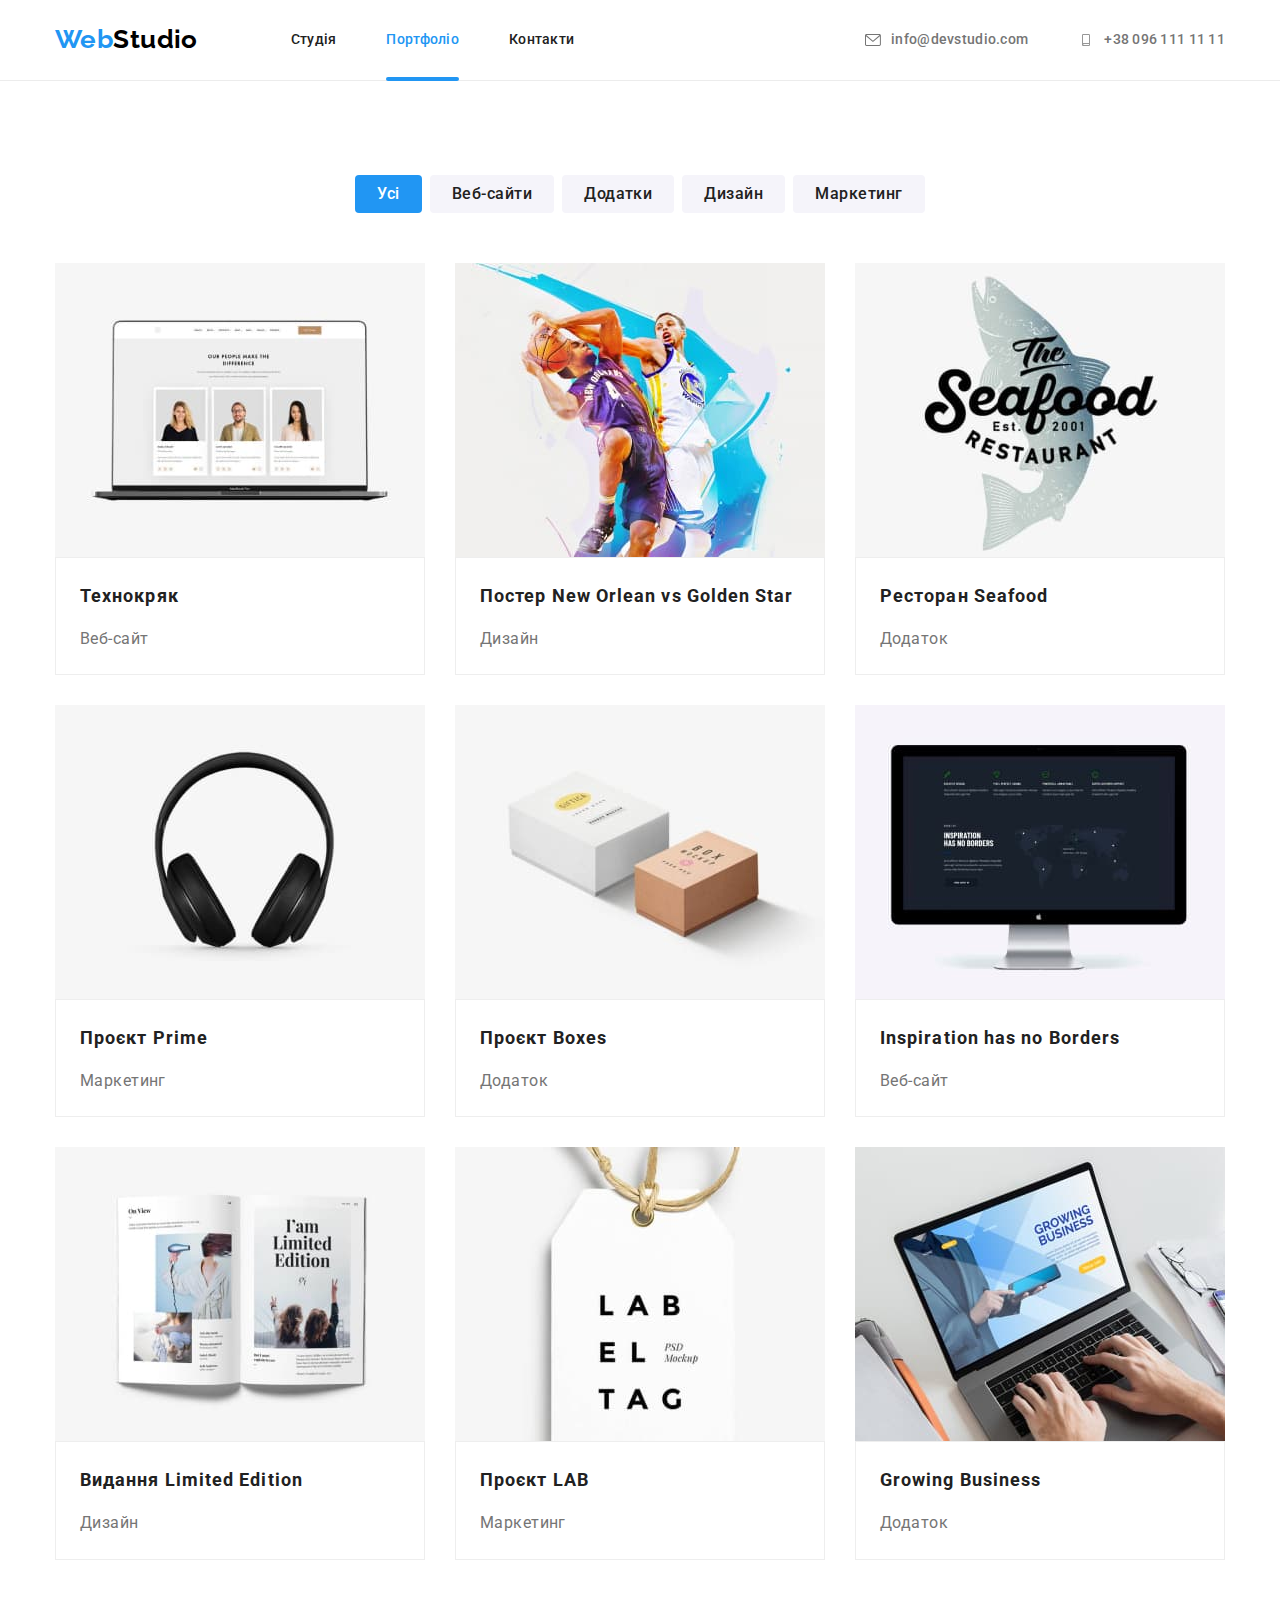
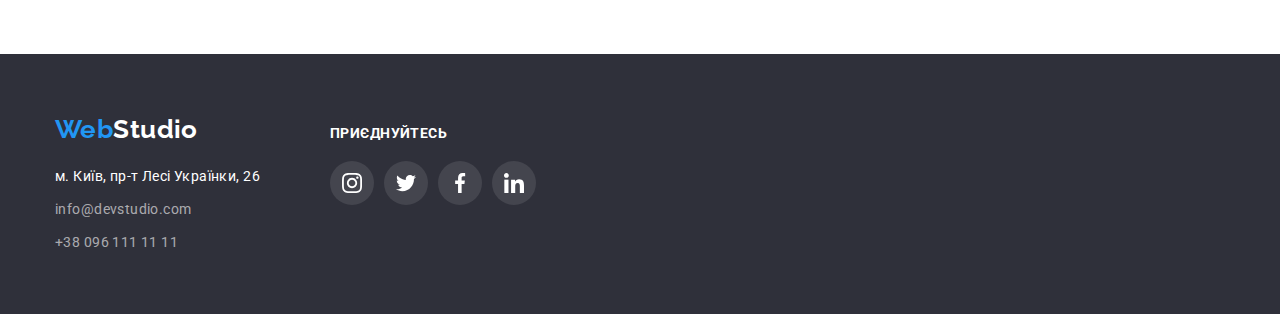
==== portfolio.html @ a52c59d6 "Create portfolio.html" ====
<!DOCTYPE html>
<html lang="uk">
<head>
    <meta charset="UTF-8">
    <meta http-equiv="X-UA-Compatible" content="IE=edge">
    <meta name="viewport" content="width=device-width, initial-scale=1.0">
    <link rel="preconnect" href="https://fonts.googleapis.com">
    <link rel="preconnect" href="https://fonts.gstatic.com" crossorigin>
    <link href="https://fonts.googleapis.com/css2?family=Raleway:wght@700&family=Roboto:wght@400;500;700;900&display=swap"
    rel="stylesheet">
    <link rel="stylesheet" href="https://cdnjs.cloudflare.com/ajax/libs/modern-normalize/1.1.0/modern-normalize.min.css">
    <link rel="stylesheet" href="./css/style.css">
    <title>Портфоліо</title>
    
</head>
<body>
    <!-- Шапка -->
<header class="header">
    <div class="container main-nav">
        <a href="" lang="en" class="logo"><span class="logo-span">Web</span>Studio</a>
        <nav>
            <ul class="site-nav">
                <li class="nav-item">
                    <a href="./index.html" class= "link">Студія</a>
                </li>
                <li class="nav-item">
                    <a href="" class="link current">Портфоліо</a>
                </li>
                <li class="nav-item">
                    <a href="" class="link">Контакти</a>
                </li>
            </ul>
        </nav>
        <ul class="contacts">
            <li class="contacts-item">
                <a href="mailto:info@devstudio.com" class="link">
                    <svg class="icons" width="16" height="12">
                        <use href="./images/icons.svg#icon-envelope"></use>
                    </svg>
                    info@devstudio.com
                </a>
            </li>
            <li class="contacts-item">
                <a href="tel:+380961111111" class="link">
                    <svg class="icons" width="16" height="12">
                        <use href="./images/icons.svg#icon-phone"></use>
                    </svg>
                    +38 096 111 11 11
                 </a>
            </li>
        </ul>
    </div>
</header>
    <!-- Наші проекти -->
<main>
    <section class="section port">
        <!-- <h1>Портфоліо</h1> -->
    <div class="container progect">
        <ul class="port-nav">
            <li class="item">
                <button type="button" class="port button primery">Усі</button>
            </li>
            <li class="item">
                <button type="button" class="port button secondary">Веб-сайти</button>
            </li>
            <li class="item">
                <button type="button" class="port button">Додатки</button>
            </li>
            <li class="item">
                <button type="button" class="port button">Дизайн</button>
            </li>
            <li class="item">
                <button type="button" class="port button">Маркетинг</button>
            </li>
        </ul> 
        <ul class="group">
            <li class="section-group">
                <a href="" class="port-group">
                    <div class="port-group thumb">
                        <img src="./images/project.jpg" alt="Ноутбук" width="370" height="294" class="port-img">
                        <div class="info">
                            <p class="info-text ">
                                Ресурс пропонує комплексні пропозиції з різним рівнем функціоналу та сервісів.
                                Все це дозволить відвідувачу отримати вичерпні відомості про компанію чи приватну особу.
                            </p>
                        </div>
                    </div>
                    <div class="border-group">
                        <h2 class="section-title group">Технокряк</h2>
                        <p class="section-text group">Веб-сайт</p>
                    </div>
                </a>
            </li>
            <li class="section-group">
                <a href="" class="port-group">
                    <div class="port-group thumb">
                        <img src="./images/project1.jpg" alt="Два баскетболіста" width="370" height="294" class="port-img">
                        <div class="info">
                            <p class="info-text ">
                                Ресурс пропонує комплексні пропозиції з різним рівнем функціоналу та сервісів.
                                Все це дозволить відвідувачу отримати вичерпні відомості про компанію чи приватну особу.
                            </p>
                        </div>
                    </div>
                    <div class="border-group">
                        <h2 class="section-title group">Постер New Orlean vs Golden Star</h2>
                        <p class="section-text group">Дизайн</p>
                    </div>
                </a>
            </li>
            <li class="section-group">
                <a href="" class="port-group">
                    <div class="port-group thumb">
                        <img src="./images/project2.jpg" alt="Логотип ресторану" width="370" height="294" class="port-img">
                        <div class="info">
                            <p class="info-text ">
                                Ресурс пропонує комплексні пропозиції з різним рівнем функціоналу та сервісів.
                                Все це дозволить відвідувачу отримати вичерпні відомості про компанію чи приватну особу.
                            </p>
                        </div>
                    </div>
                    <div class="border-group">
                        <h2 class="section-title group">Ресторан Seafood</h2>
                        <p class="section-text group">Додаток</p>
                    </div>
                </a>
            </li>
            <li class="section-group">
                <a href="" class="port-group">
                    <div class="port-group thumb">
                        <img src="./images/project3.jpg" alt="Навушники" width="370" height="294" class="port-img">
                        <div class="info">
                            <p class="info-text ">
                                Ресурс пропонує комплексні пропозиції з різним рівнем функціоналу та сервісів.
                                Все це дозволить відвідувачу отримати вичерпні відомості про компанію чи приватну особу.
                            </p>
                        </div>
                    </div>
                    <div class="border-group">
                        <h2 class="section-title group">Проєкт Prime</h2>
                        <p class="section-text group">Маркетинг</p>
                    </div>
                </a>
            </li>
            <li class="section-group">
                <a href="" class="port-group">
                    <div class="port-group thumb">
                        <img src="./images/project4.jpg" alt="Дві коробки" width="370" height="294" class="port-img">
                        <div class="info">
                            <p class="info-text ">
                                Ресурс пропонує комплексні пропозиції з різним рівнем функціоналу та сервісів.
                                Все це дозволить відвідувачу отримати вичерпні відомості про компанію чи приватну особу.
                            </p>
                        </div>
                    </div>
                    <div class="border-group">
                        <h2 class="section-title group">Проєкт Boxes</h2>
                        <p class="section-text group">Додаток</p>
                    </div>
                </a>
            </li>
            <li class="section-group">
                <a href="" class="port-group">
                    <div class="port-group thumb">
                        <img src="./images/project5.jpg" alt="Монітор" width="370" height="294" class="port-img">
                        <div class="info">
                            <p class="info-text ">
                                Ресурс пропонує комплексні пропозиції з різним рівнем функціоналу та сервісів.
                                Все це дозволить відвідувачу отримати вичерпні відомості про компанію чи приватну особу.
                            </p>
                        </div>
                    </div>
                    <div class="border-group">
                        <h2 class="section-title group">Inspiration has no Borders</h2>
                        <p class="section-text group">Веб-сайт</p>
                    </div>
                </a>
            </li>
            <li class="section-group">
                <a href="" class="port-group">
                    <div class="port-group thumb">
                        <img src="./images/project6.jpg" alt="Відкрита книга" width="370" height="294" class="port-img">
                        <div class="info">
                            <p class="info-text ">
                                Ресурс пропонує комплексні пропозиції з різним рівнем функціоналу та сервісів.
                                Все це дозволить відвідувачу отримати вичерпні відомості про компанію чи приватну особу.
                            </p>
                        </div>
                    </div>
                    <div class="border-group">
                        <h2 class="section-title group">Видання Limited Edition</h2>
                        <p class="section-text group">Дизайн</p>
                    </div>
                </a>
            </li>
            <li class="section-group">
                <a href="" class="port-group">
                    <div class="port-group thumb">  
                        <img src="./images/project7.jpg" alt="Етикетка" width="370" height="294" class="port-img">
                        <div class="info">
                            <p class="info-text ">
                                Ресурс пропонує комплексні пропозиції з різним рівнем функціоналу та сервісів.
                                Все це дозволить відвідувачу отримати вичерпні відомості про компанію чи приватну особу.
                            </p>
                        </div>  
                    </div>
                    <div class="border-group">
                        <h2 class="section-title group">Проєкт LAB</h2>
                        <p class="section-text group">Маркетинг</p>
                    </div>
                </a>
            </li>
            <li class="section-group">
                <a href="" class="port-group">
                    <div class="port-group thumb"> 
                        <img src="./images/project8.jpg" alt="Працюючий ноутбук" width="370" height="294" class="port-img">
                        <div class="info">
                            <p class="info-text ">
                                Ресурс пропонує комплексні пропозиції з різним рівнем функціоналу та сервісів.
                                Все це дозволить відвідувачу отримати вичерпні відомості про компанію чи приватну особу.
                            </p> 
                        </div>
                    </div>
                    <div class="border-group">
                        <h2 class="section-title group">Growing Business</h2>
                        <p class="section-text group">Додаток</p>
                    </div>
                </a>
            </li>
        </ul>
    </div>
</section>
</main>   
<!-- Підвал -->
 <footer class="footer">
    <div class="container main-footer">
        <div class="address">
            <a href="" lang="en" class="logo"><span class="logo-span">Web</span>Studio</a>
            <address>
                <ul class="footer-list">
                    <li class="item">
                        <a href="https://goo.gl/maps/m64y1JkBQXQQ6rqV6" target="_blank" class="link adr">
                            м. Київ, пр-т Лесі Українки, 26
                        </a>
                    </li>
                    <li class="item">
                        <a href="mailto:info@devstudio.com" class="link">info@devstudio.com</a>
                    </li>
                    <li class="item">
                        <a href="tel:+380961111111" class="link">+38 096 111 11 11</a>
                    </li>
                </ul>
            </address>
        </div>
        <div class="join">
            <p class="title">Приєднуйтесь</p>
            <ul class="social links">
                <li class="links">
                    <a href="https://instagram.com" class="logo-links" aria-label="Instagram link">
                        <svg class="link icon" width="20" height="20">
                            <use href="./images/icons.svg#icon-instagram"></use>
                        </svg>
                    </a>
                </li>
                <li class="links">
                    <a href="https://twitter.com" class="logo-links" aria-label="Twitter link">
                        <svg class="link icon" width="20" height="20">
                            <use href="./images/icons.svg#icon-twitter"></use>
                        </svg>
                    </a>
                </li>
                <li class="links">
                    <a href="https://facebook.com" class="logo-links" aria-label="Facebook link">
                        <svg class="link icon" width="20" height="20">
                            <use href="./images/icons.svg#icon-facebook"></use>
                        </svg>
                    </a>
                </li>
                <li class="links">
                    <a href="https://linkedln.com" class="logo-links" aria-label="Linkedln link">
                        <svg class="link icon" width="20" height="20">   
                            <use href="./images/icons.svg#icon-linkedin"></use>
                        </svg>
                    </a>
                </li>
            </ul>
        </div>
    </div>
</footer>
</body>
</html>
---- css/style.css ----
:root {
    --primery-text-color: #212121;
    --text-color: #757575;
    --accent-color: #2196F3;
    --white-color: #ffffff;
    --black-color: #000000;
    --button-accent-color: #188CE8;
    --background-color-first:  #F5F4FA;
    --header-color-line: #ECECEC;
    --background-color-footer: #2F303A;
    --border-color-portfolio: #EEEEEE;
    --color-icon: #AFB1B8;
}

body {
    background-color: var(--white-color);
    color: var(--primery-text-color);
    font-family: 'Roboto', sans-serif;
    letter-spacing: 0.03em;
    font-size: 14px;
    font-style: normal;
}

ul {
    padding: 0;
    margin: 0;
    list-style: none;
}

.link {    
    text-decoration: none;

    transition: color 250ms cubic-bezier(0.4, 0, 0.2, 1);
}

.container {
    padding-left: 15px;
    padding-right: 15px;
    margin: 0 auto;

    width: 1200px;
}

/* Шапка */
.header {
    border-bottom: 1px solid var(--header-color-line);
}

.main-nav {
    display: flex;
    align-items: center;
}

/* Logo */
.logo {
    font-weight: 700;
    font-size: 26px;
    line-height: 1.2;
    text-decoration: none;
    font-family: 'Raleway', sans-serif;

    transition: color 250ms cubic-bezier(0.4, 0, 0.2, 1);
}

.header .logo {
    color: var(--black-color);
}

.logo-span {
     color: var(--accent-color);
}

.logo:hover,
.logo:focus {
    color: var(--accent-color);
}

/* Навігація, контакти */
.site-nav {
    display: flex;
    margin-left: 93px;
}

.contacts {
    display: flex;
    margin-left: auto;
}

.site-nav .nav-item + .nav-item,
.contacts .contacts-item + .contacts-item {
    margin-left: 50px;
}

/* Другий варіант відступу
.site-nav .nav-item:not(:last-child) {
    margin-right: 50px;
} */

.site-nav .link,
.contacts .link {
    padding-top: 32px;
    padding-bottom: 32px;

    font-weight: 500;
    font-size: 14px;
    line-height: 1.14;
    letter-spacing: 0.02em;
}

.site-nav .link {
    display: block;  
    position: relative;   
    color: var(--primery-text-color);
}

.site-nav .link:hover,
.site-nav .link:focus {
    color: var(--accent-color);
}

.contacts .link {
    display: block;
    color: var(--text-color);
}

.site-nav .link.current {
    color: var(--accent-color);
}

.site-nav .link.current::after {
    content: "";
    position: absolute;
    display: block;

    width: 100%;
    height: 4px;
    bottom: -1px;
    border-radius: 2px;
    background-color: var(--accent-color);
}

/* Icons */
.contacts .link{
    display: flex;
    align-items: center;

    fill: var(--text-color);

    transition: fill 250ms cubic-bezier(0.4, 0, 0.2, 1);
}

.icons {    
    margin-right: 10px;
}

.contacts .link:hover,
.contacts .link:focus {
    fill: var(--accent-color);
}
 
/* Герой */
.hero {
    text-align: center;
    padding-top: 200px;
    padding-bottom: 200px;
    margin-left: auto;
    margin-right: auto;
    max-width: 1600px;

    letter-spacing: 0.06em;
    color: var(--white-color);
    background-color: var(--background-color-footer);
    background-image: linear-gradient(rgba(47, 48, 58, 0.4), 
    rgba(47, 48, 58, 0.4)), url(../images/hero.jpg);
}

.hero-title {
    margin: 0 auto 30px;

    width: 696px;
    font-weight: 900;
    font-size: 44px;
    line-height: 1.36;
    text-transform: uppercase;
}

/* Кнопка */
 .hero.button {
    padding: 7px 32px 13px 32px;

    font-family: inherit;
    font-weight: 700;
    font-size: 16px;
    line-height: 1.88;
    letter-spacing: 0.03em;
    background-color: var(--accent-color);
    
    border-radius: 4px;
    border-style: none;
    box-shadow: 0px 4px 4px rgba(0, 0, 0, 0.15);
    background-image: none;

    transition: background-color 250ms cubic-bezier(0.4, 0, 0.2, 1);
}

.hero.button:hover,
.hero.button:focus {
    color:var(--white-color);
    background-color: var(--button-accent-color);
    cursor: pointer;
}

/* Модальне вікно */
.backdrop {
    position: fixed;
    top: 0;
    left: 0;
    width: 100%;
    height: 100%;

    background: rgba(0, 0, 0, 0.2);
    
}

.modal {
    position: absolute;
    top: 50%;
    left: 50%;
    transform: translate(-50%, -50%);

    min-width: 528px;
    min-height: 581px;
    
    
    background-color: var(--white-color);
    box-shadow: 0px 1px 3px rgba(0, 0, 0, 0.12),
    0px 1px 1px rgba(0, 0, 0, 0.14), 0px 2px 1px rgba(0, 0, 0, 0.2);
    border-radius: 4px;
}

.backdrop.is-hidden {
    opacity: 0;
    pointer-events: none;
}
.close {
    position: absolute;
    top: 8px;
    right: 8px;
    
    min-width: 30px;
    min-height: 30px;
    border-style: none; 
    border-color: 1px solid rgba(0, 0, 0, 0.1);
    border-radius: 50%;
    background-color: inherit;
    background-image: url(../images/close.svg);
    background-repeat: no-repeat;
    background-position: center;
    cursor: pointer;
}

/* .mdl.button::before {
    content: "+";
    color: var(--black-color);
    width: 18px;
    height: 18px;
    transform: rotate(45deg); */


/* Особливості */
 .section.features {
    padding-top: 94px;
    padding-bottom: 94px;     
} 

.features-list {
    display: flex;
}

.features-list .item + .item {
    margin-left: 30px;
}

.features-list .item{
    width: 270px;
}

/* before */
.features-list .item::before {
    display: block;
    content:"";
    height: 120px;
    margin-bottom: 30px;
    background-size: auto;
    background-repeat: no-repeat;
    background-position: center;
    background-color: var(--background-color-first);
}

.antenna::before {
    background-image: url(../images/antenna.svg);
}

.clock::before {
    background-image: url(../images/clock.svg);
}

.diagram::before {
    background-image: url(../images/diagram.svg);
}

.astronaut::before {
    background-image: url(../images/astronaut.svg);
}


.section-title {
    margin-top: 0;
    margin-bottom: 10px;
    text-align: center;

    font-weight: 700;
    font-size: 36px;
    line-height: 1.17;
}

.features .section-title {
    text-align: start;

    font-size: 14px;
    line-height: 1.14;
    text-transform: uppercase;
}

.section-text {
    margin-top: 0;
    margin-bottom: 0;

    font-weight: 400;
    font-size: 14px;
    line-height: 1.7;
    color: var(--text-color);
}

/* Чим ми займаємося? */
.section.work {
    margin-bottom: 94px;
}

.work-list {
    display: flex;
}

.work-list .work-item + .work-item {
    margin-left: 30px;
}
 
.work .section-title {
    margin-bottom: 50px;
}   

.work-item {
    position: relative;
}

.work-item>img {
    display: block;
}

.work-item .section-text {
    display: block;
    position: absolute;
    bottom: 0;
    width: 370px;
    height: 70px;
    font-weight: 700;
    text-transform: uppercase;
    text-align: center;
    text-decoration: none;
    padding: 27px 0;
    color: var(--white-color);
    background: rgba(47, 48, 58, 0.8);
}

/* Наша команда */
.section.team {
    background-color: var(--background-color-first);
}

.main-team>.section-title {
    padding-top: 94px;
    margin-bottom: 50px;
}

.team-content {
    display: flex;
    padding-bottom: 94px;
}

.card {
    background-color: var(--white-color);
    box-shadow: 0px 1px 3px rgba(0, 0, 0, 0.12), 0px 1px 1px rgba(0, 0, 0, 0.14), 0px 2px 1px rgba(0, 0, 0, 0.2);
    border-radius: 0px 0px 4px 4px;
}

.team-content .card + .card {
    margin-left: 30px;
}

.signature {
    padding: 30px 32px;
}

.section-title.name {
    text-align: center;

    font-weight: 500;
    font-size: 16px;
    line-height: 1.19;
}

.team .section-text {
    text-align: center;
    margin-bottom: 16px;

    font-size: 16px;
    line-height: 1.19;
}

 /* соціальні мережі */

.social.links {
    display: flex;
    align-items: center;
    
    height: 44px;
    width: 206px;
}

.social.links>li:not(:last-child) {
    margin-right: 10px;
}

.social.links .logo-links {
    display: flex;
    align-items: center;
    justify-content: center;
    background-repeat: no-repeat;
    background-position: center;

    width: 44px;
    height: 44px;
    border-radius: 50%;
    background-size: 20px;

    transition: background-color 250ms cubic-bezier(0.4, 0, 0.2, 1);
}

.social.links .link-icon {
    display: inline-block;
    fill: var(--color-icon);
}

.social.links .logo-links:hover,
.social.links .logo-links:focus {
    background-color: var(--accent-color);
}

.social.links .logo-links:hover>.link-icon, 
.social.links .logo-links:focus>.link-icon {
    fill: var(--white-color);

    transition: fill 250ms cubic-bezier(0.4, 0, 0.2, 1);
}  
 

/* Наші клієнти */
.clients .container {
    padding-top: 94px;
    padding-bottom: 94px;
}

.clients .section-title {
    margin-bottom: 50px;
    
}
.clients-list {
    display: flex;
}

.clients-list .clients-item + .clients-item {
    margin-left: 30px;
}

.clients-list .clients-logo{
    display: inline-block;
    fill: var(--color-icon);
}

.clients-link {
    display: flex;
    align-items: center;
    justify-content: center;

    width: 170px;
    height: 92px;
    border: 1px solid var(--color-icon);
    border-radius: 4px;  

    /* transition: fill 250ms cubic-bezier(0.4, 0, 0.2, 1),
    border-color 250ms cubic-bezier(0.4, 0, 0.2, 1); */
}

.clients-link:hover,
.clients-link:focus {
    fill: var(--accent-color);
    border-color: var(--accent-color);

    transition: border 250ms cubic-bezier(0.4, 0, 0.2, 1);
}

.clients-link:hover>.clients-logo,
.clients-link:focus>.clients-logo{
    fill: var(--accent-color);

    transition: fill 250ms cubic-bezier(0.4, 0, 0.2, 1);
}


/* Підвал */
.main-footer {
    display: flex;
    align-items: baseline;
}

.footer {
    padding-top: 60px;
    padding-bottom: 60px;

    background-color: var(--background-color-footer);
}

.footer-list {
    margin-top: 20px;
}

.footer-list .item:not(:last-child) {
    margin-bottom: 9px;
}

.logo {
    color: var(--white-color);
}

.footer .link {
    font-style: normal;
    line-height: 1.7;
    color: rgba(255, 255, 255, 0.6);
}

.link.adr {
    color: var(--white-color);
}

.link:hover,
.link:focus {
    color: var(--accent-color);
}

/* Приєднуйтесь */

.main-footer .join {
    display: flex;
    flex-direction: column;
    
    width: 206px;
    min-height: 80px;
    margin-left: 70px;
}

.title {
    text-align: left;
    margin-top: 0;
    margin-bottom: 20px;
    
    font-weight: 700;
    text-transform: uppercase;
    color: var(--white-color);
}

.join .logo-links {
    display: inline-block;
    border-radius: 50%;
    background: rgba(255, 255, 255, 0.1);
}

.logo-links>.link.icon {
    fill: var(--white-color);
}

.join .logo-links:hover,
.join .logo-links:focus {
    background-color: var(--accent-color);
}



/* /////////////////////////////////// */

 /* Портфоліо */

.section.port {
    padding-top: 94px;
    padding-bottom: 94px;
}

 /* port-nav */
.container.progect .port-nav {
    margin-bottom: 50px;    
}

.port-nav {
    display: flex;
    justify-content: center;
}

.port-nav .item + .item {
    margin-left: 8px;
}
 
.port.button {
    padding: 6px 22px;
    text-align: center;

    font-family: inherit;
    font-weight: 500;
    font-size: 16px;
    line-height: 1.6;
    letter-spacing: 0.03em;
    color: var(--primery-text-color);
    background-color: var(--background-color-first);
    
    border-radius: 4px;
    border-style: inherit;

    transition: color 250ms cubic-bezier(0.4, 0, 0.2, 1),
     background-color 250ms cubic-bezier(0.4, 0, 0.2, 1),
     box-shadow 250ms cubic-bezier(0.4, 0, 0.2, 1);
}

.port.button.primery {
    color: var(--white-color);
    background-color: #2196F3;
}

.port.button:hover,
.port.button:focus {
    color: var(--white-color);
    background-color: var(--accent-color);
    box-shadow: 0px 3px 1px rgba(0, 0, 0, 0.1),
    0px 1px 2px rgba(0, 0, 0, 0.08), 0px 2px 2px rgba(0, 0, 0, 0.12);
    cursor: pointer;
}

/*  group */
.group {
    display: flex;
    flex-wrap: wrap;
    gap: 30px;
}

.port-group {
    display: block;
    text-decoration: none;
    width: 370px;

    transition: box-shadow 250ms cubic-bezier(0.4, 0, 0.2, 1);
 }

.port-group:hover {
    box-shadow: 0px 1px 1px rgba(0, 0, 0, 0.12), 
    0px 4px 4px rgba(0, 0, 0, 0.06), 
    1px 4px 6px rgba(0, 0, 0, 0.16);
}

.border-group{
    padding: 20px 24px;
    background: var(--white-color);
    border: 1px solid var(--border-color-portfolio);
}

.port {
    margin-top: 0;
    margin-bottom: 0;
    padding-left: 0;
} 

.port-img {
    display: block;
} 


.section-title.group {
    padding-top: 0;
    font-weight: 700;
    font-size: 18px;
    line-height: 2;
    letter-spacing: 0.06em;
    color: var(--primery-text-color);
}

/* Спливаюче вікно */
.port-group.thumb {
    position: relative;
    overflow: hidden;
}

.info {
    position: absolute;
    top: 0;
    /* left: 0; */
    /* width: 100%; */
    /* height: 100%; */
    
    padding: 63px 24px;
    background: rgba(33, 150, 243, 0.9);

    transform: translateY(100%);
    transition: transform 250ms cubic-bezier(0.4, 0, 0.2, 1);
}

.info-text {
    width: 322px;
    font-weight: 400;
    font-size: 16px;
    line-height: 1.88;
    text-align: left;
    color: var(--white-color);
}

.port-group:hover .info,
.port-group:focus .info {
    transform: translateY(0);
}

.section-text.group {
    font-size: 16px;
    line-height: 1.9;
}
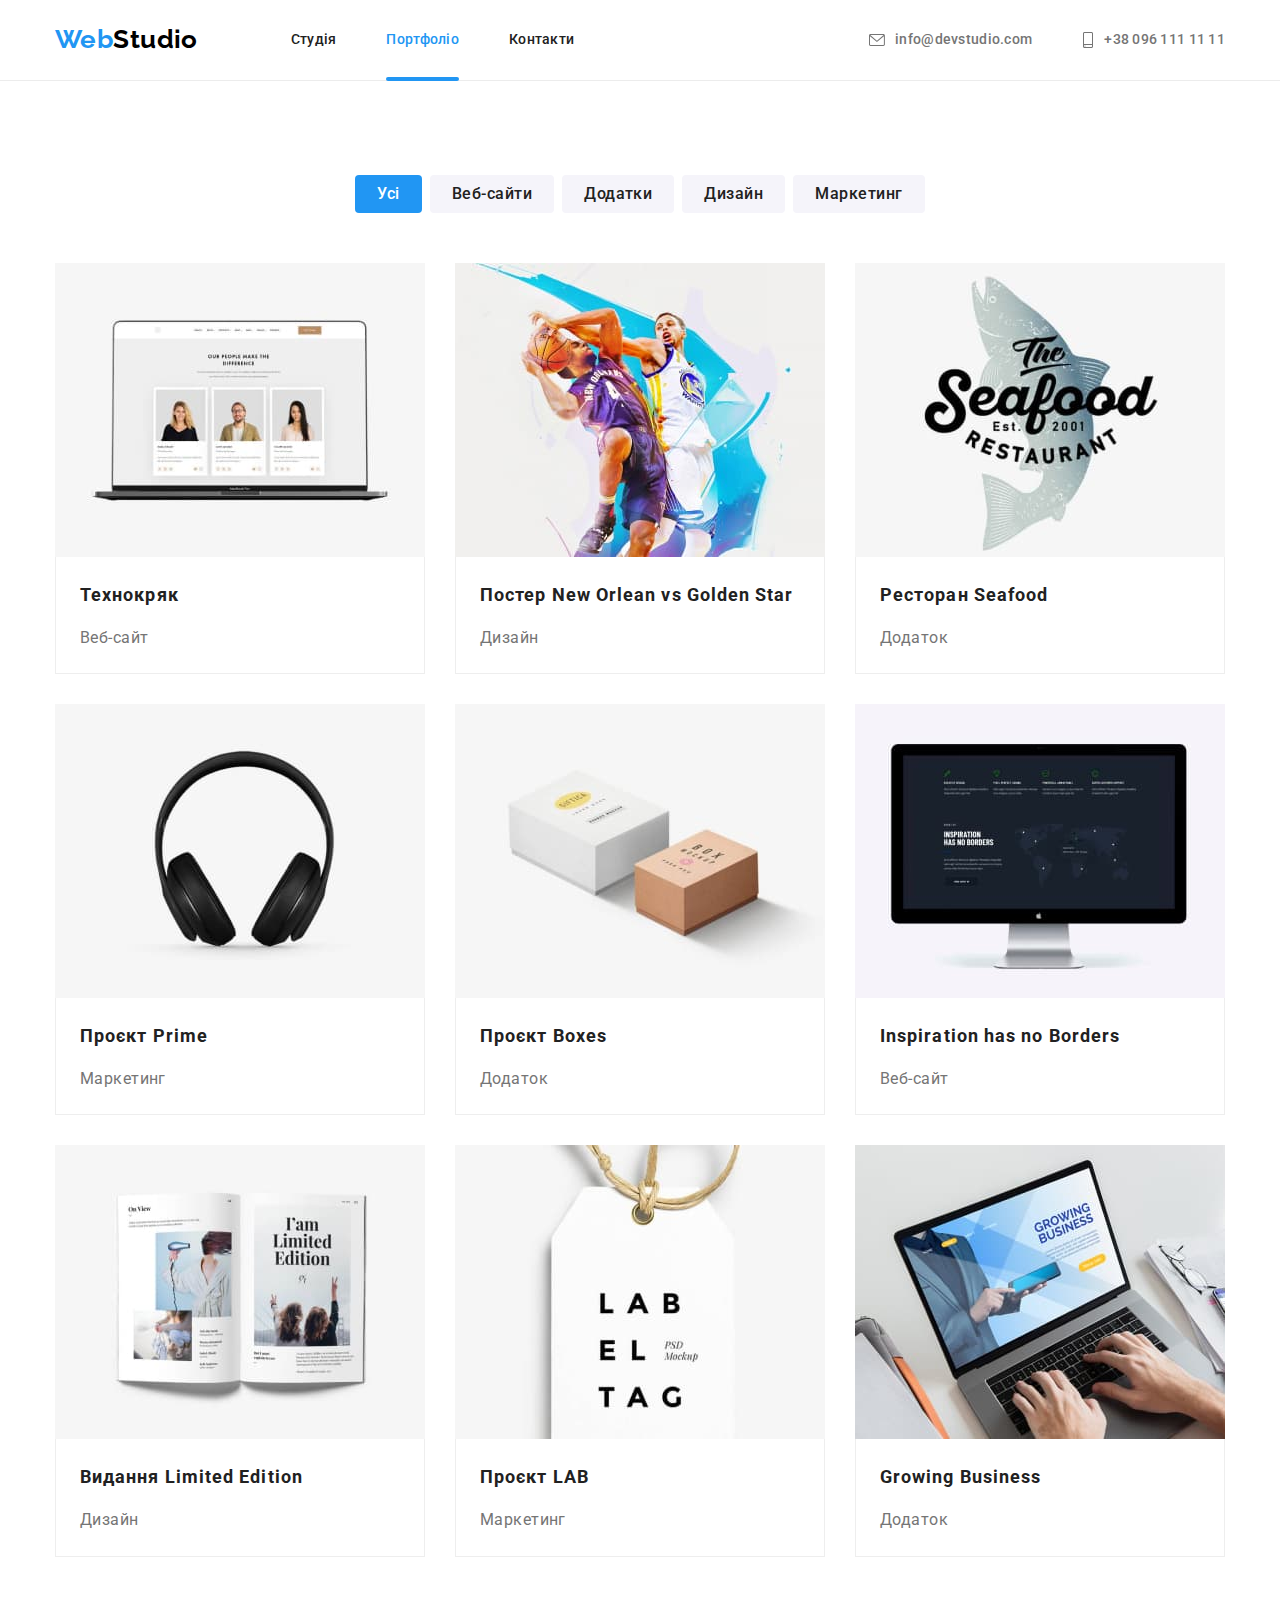
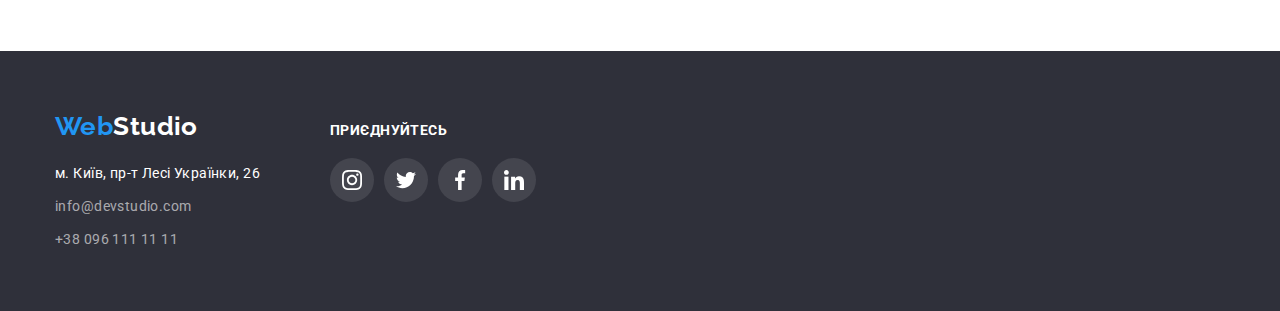
==== commit bf772d34: "Update portfolio.html" ====
--- a/portfolio.html
+++ b/portfolio.html
@@ -42,7 +42,7 @@
             </li>
             <li class="contacts-item">
                 <a href="tel:+380961111111" class="link">
-                    <svg class="icons" width="16" height="12">
+                    <svg class="icons" width="12" height="16">
                         <use href="./images/icons.svg#icon-phone"></use>
                     </svg>
                     +38 096 111 11 11
--- a/css/style.css
+++ b/css/style.css
@@ -53,6 +53,9 @@
 
 /* Logo */
 .logo {
+    padding-top: 24px;
+    padding-bottom: 24px;
+
     font-weight: 700;
     font-size: 26px;
     line-height: 1.2;
@@ -227,7 +230,7 @@
     top: 50%;
     left: 50%;
     transform: translate(-50%, -50%);
-
+    
     min-width: 528px;
     min-height: 581px;
     
@@ -236,12 +239,16 @@
     box-shadow: 0px 1px 3px rgba(0, 0, 0, 0.12),
     0px 1px 1px rgba(0, 0, 0, 0.14), 0px 2px 1px rgba(0, 0, 0, 0.2);
     border-radius: 4px;
+
+    
+    transition: box-shadow 250ms cubic-bezier(0.4, 0, 0.2, 1);
 }
 
 .backdrop.is-hidden {
     opacity: 0;
     pointer-events: none;
 }
+
 .close {
     position: absolute;
     top: 8px;
@@ -257,15 +264,8 @@
     background-repeat: no-repeat;
     background-position: center;
     cursor: pointer;
-}
-
-/* .mdl.button::before {
-    content: "+";
-    color: var(--black-color);
-    width: 18px;
-    height: 18px;
-    transform: rotate(45deg); */
-
+
+}
 
 /* Особливості */
  .section.features {
@@ -344,7 +344,7 @@
 
 /* Чим ми займаємося? */
 .section.work {
-    margin-bottom: 94px;
+    padding-bottom: 94px;
 }
 
 .work-list {
@@ -365,6 +365,8 @@
 
 .work-item>img {
     display: block;
+    max-width: 100%;
+    height: auto;
 }
 
 .work-item .section-text {
@@ -384,17 +386,19 @@
 
 /* Наша команда */
 .section.team {
+    padding-bottom: 94px;
+    padding-top: 94px;
     background-color: var(--background-color-first);
 }
 
 .main-team>.section-title {
-    padding-top: 94px;
+    /* padding-top: 94px; */
     margin-bottom: 50px;
 }
 
 .team-content {
     display: flex;
-    padding-bottom: 94px;
+    /* padding-bottom: 94px; */
 }
 
 .card {
@@ -403,6 +407,11 @@
     border-radius: 0px 0px 4px 4px;
 }
 
+.section.team>img {
+    display: block;
+    max-width: 100%;
+    height: auto;
+}
 .team-content .card + .card {
     margin-left: 30px;
 }
@@ -475,7 +484,7 @@
  
 
 /* Наші клієнти */
-.clients .container {
+.section.clients {
     padding-top: 94px;
     padding-bottom: 94px;
 }
@@ -687,6 +696,7 @@
     padding: 20px 24px;
     background: var(--white-color);
     border: 1px solid var(--border-color-portfolio);
+    border-top: 0;
 }
 
 .port {
